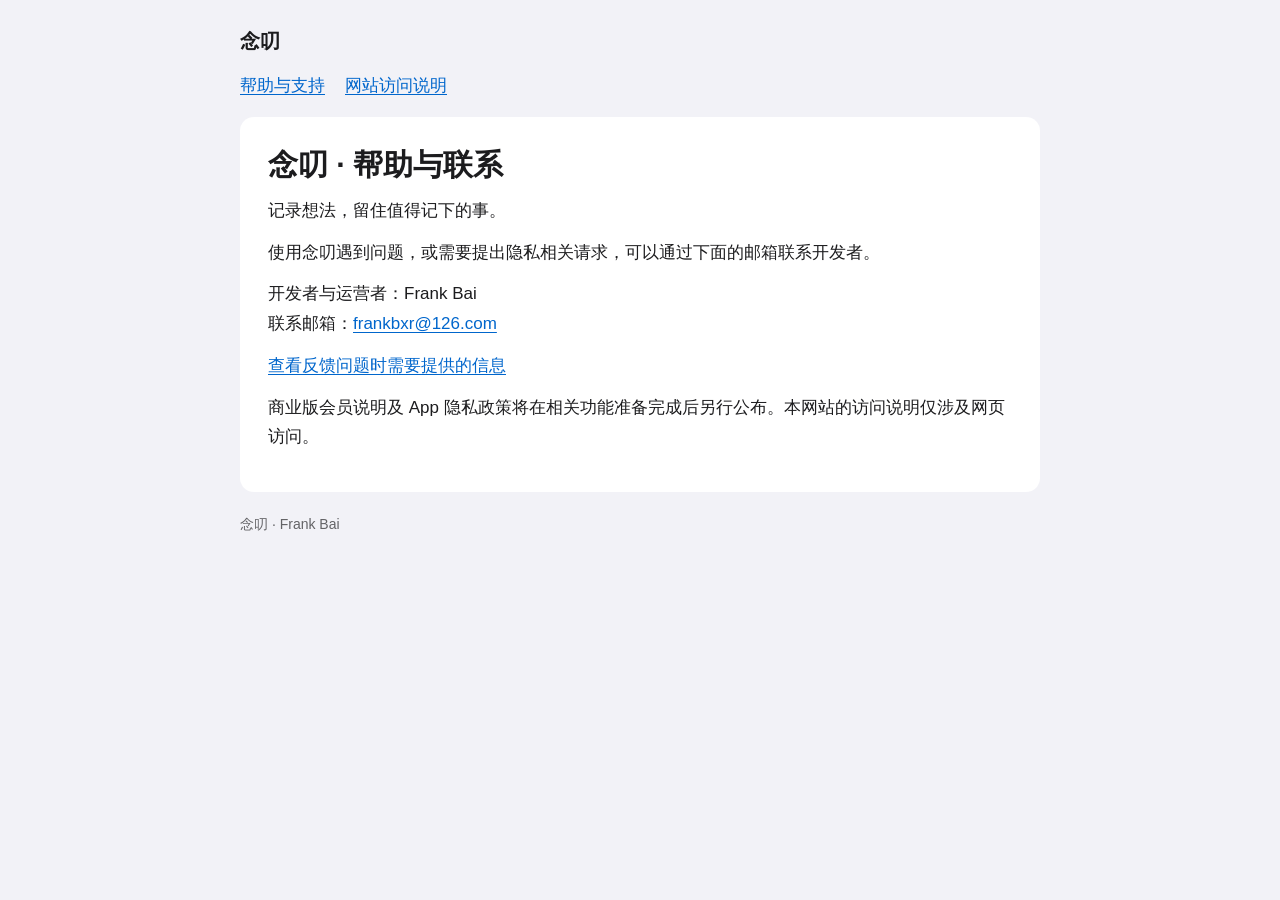
==== index.html @ a97942dc "Add Niandao support website" ====
<!doctype html>
<html lang="zh-CN">
<head>
<meta charset="utf-8">
<meta name="viewport" content="width=device-width, initial-scale=1">
<meta name="description" content="念叨 App 官方帮助与联系入口，提供问题反馈和隐私请求联系渠道。">
<title>念叨 · 帮助与联系</title>
<link rel="stylesheet" href="styles.css">
<link rel="icon" href="favicon.svg" type="image/svg+xml">
</head>
<body>
<header><a class="brand" href="index.html">念叨</a><nav aria-label="页面导航"><a href="support.html">帮助与支持</a><a href="site-privacy.html">网站访问说明</a></nav></header>
<main>
<h1>念叨 · 帮助与联系</h1>
<p>记录想法，留住值得记下的事。</p>
<p>使用念叨遇到问题，或需要提出隐私相关请求，可以通过下面的邮箱联系开发者。</p>
<p>开发者与运营者：Frank Bai<br>联系邮箱：<a href="mailto:frankbxr@126.com">frankbxr@126.com</a></p>
<p><a href="support.html">查看反馈问题时需要提供的信息</a></p>
<p>商业版会员说明及 App 隐私政策将在相关功能准备完成后另行公布。本网站的访问说明仅涉及网页访问。</p>
</main>
<footer>念叨 · Frank Bai</footer>
</body>
</html>
---- styles.css ----
:root{color-scheme:light dark;--bg:#f2f2f7;--surface:#fff;--text:#1c1c1e;--muted:#636366;--line:#d1d1d6;--link:#0066cc;--notice:#fff4d6}
*{box-sizing:border-box}
body{margin:0;background:var(--bg);color:var(--text);font:17px/1.75 -apple-system,BlinkMacSystemFont,"Segoe UI",sans-serif;overflow-wrap:anywhere}
header,main,footer{width:min(100% - 32px,800px);margin:auto}
header{padding:24px 0 16px}
.brand{font-weight:650;font-size:20px;color:var(--text);text-decoration:none}
nav{display:flex;flex-wrap:wrap;gap:8px 20px;margin-top:12px}
a{color:var(--link);text-underline-offset:3px}
a:focus-visible{outline:3px solid var(--link);outline-offset:4px;border-radius:2px}
main{background:var(--surface);border-radius:14px;padding:28px;margin-bottom:20px}
h1{font-size:30px;line-height:1.3;margin:0 0 8px}
h2{font-size:22px;line-height:1.5;margin:32px 0 12px}
h3{font-size:19px;margin:24px 0 8px}
p,ul,ol{margin:12px 0}
li+li{margin-top:8px}
.meta,footer{color:var(--muted);font-size:14px}
.draft{background:var(--notice);border-radius:8px;padding:12px 16px;margin:20px 0}
.table-wrap{overflow-x:auto}
table{width:100%;border-collapse:collapse;font-size:16px}
th,td{text-align:left;vertical-align:top;padding:10px 8px;border-bottom:1px solid var(--line)}
th{font-weight:600}
footer{padding:0 0 24px}
@media(prefers-color-scheme:dark){:root{--bg:#000;--surface:#1c1c1e;--text:#f2f2f7;--muted:#aeaeb2;--line:#48484a;--link:#64b5ff;--notice:#3a311b}}
@media(max-width:480px){main{padding:20px}h1{font-size:27px}h2{font-size:21px}}
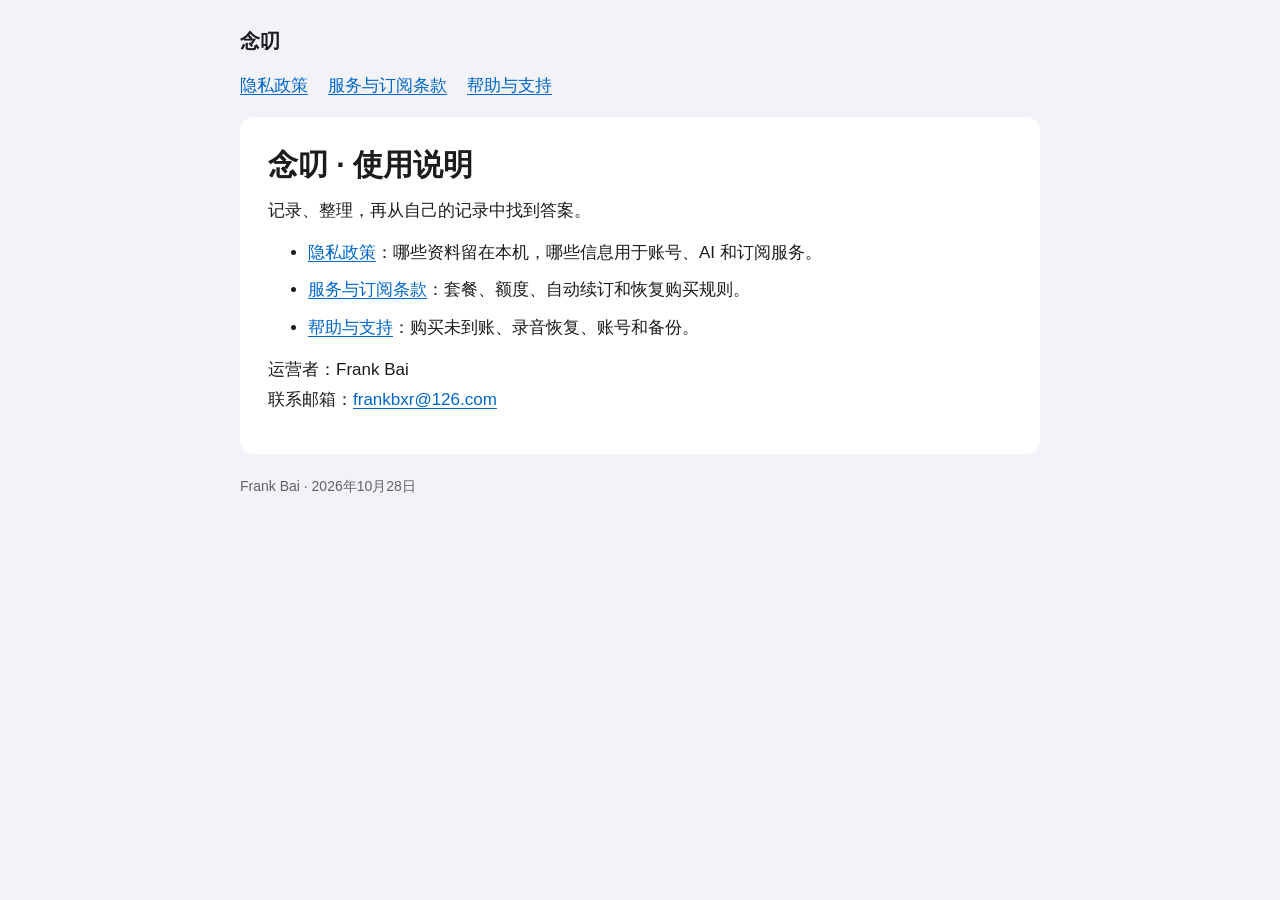
==== commit 18db9d42: "Add files via upload" ====
--- a/index.html
+++ b/index.html
@@ -1,23 +1,12 @@
 <!doctype html>
 <html lang="zh-CN">
-<head>
-<meta charset="utf-8">
-<meta name="viewport" content="width=device-width, initial-scale=1">
-<meta name="description" content="念叨 App 官方帮助与联系入口，提供问题反馈和隐私请求联系渠道。">
-<title>念叨 · 帮助与联系</title>
-<link rel="stylesheet" href="styles.css">
-<link rel="icon" href="favicon.svg" type="image/svg+xml">
-</head>
+<head><meta charset="utf-8"><meta name="viewport" content="width=device-width, initial-scale=1"><title>念叨 · 使用说明</title><link rel="stylesheet" href="styles.css"><link rel="icon" href="favicon.svg" type="image/svg+xml"></head>
 <body>
-<header><a class="brand" href="index.html">念叨</a><nav aria-label="页面导航"><a href="support.html">帮助与支持</a><a href="site-privacy.html">网站访问说明</a></nav></header>
+<header><a class="brand" href="index.html">念叨</a><nav aria-label="页面导航"><a href="privacy.html">隐私政策</a><a href="terms.html">服务与订阅条款</a><a href="support.html">帮助与支持</a></nav></header>
 <main>
-<h1>念叨 · 帮助与联系</h1>
-<p>记录想法，留住值得记下的事。</p>
-<p>使用念叨遇到问题，或需要提出隐私相关请求，可以通过下面的邮箱联系开发者。</p>
-<p>开发者与运营者：Frank Bai<br>联系邮箱：<a href="mailto:frankbxr@126.com">frankbxr@126.com</a></p>
-<p><a href="support.html">查看反馈问题时需要提供的信息</a></p>
-<p>商业版会员说明及 App 隐私政策将在相关功能准备完成后另行公布。本网站的访问说明仅涉及网页访问。</p>
-</main>
-<footer>念叨 · Frank Bai</footer>
-</body>
-</html>
+<h1>念叨 · 使用说明</h1>
+<p>记录、整理，再从自己的记录中找到答案。</p>
+<ul><li><a href="privacy.html">隐私政策</a>：哪些资料留在本机，哪些信息用于账号、AI 和订阅服务。</li><li><a href="terms.html">服务与订阅条款</a>：套餐、额度、自动续订和恢复购买规则。</li><li><a href="support.html">帮助与支持</a>：购买未到账、录音恢复、账号和备份。</li></ul>
+<p>运营者：Frank Bai<br>联系邮箱：<a href="mailto:frankbxr@126.com">frankbxr@126.com</a></p>
+</main><footer>Frank Bai · 2026年10月28日</footer>
+</body></html>
